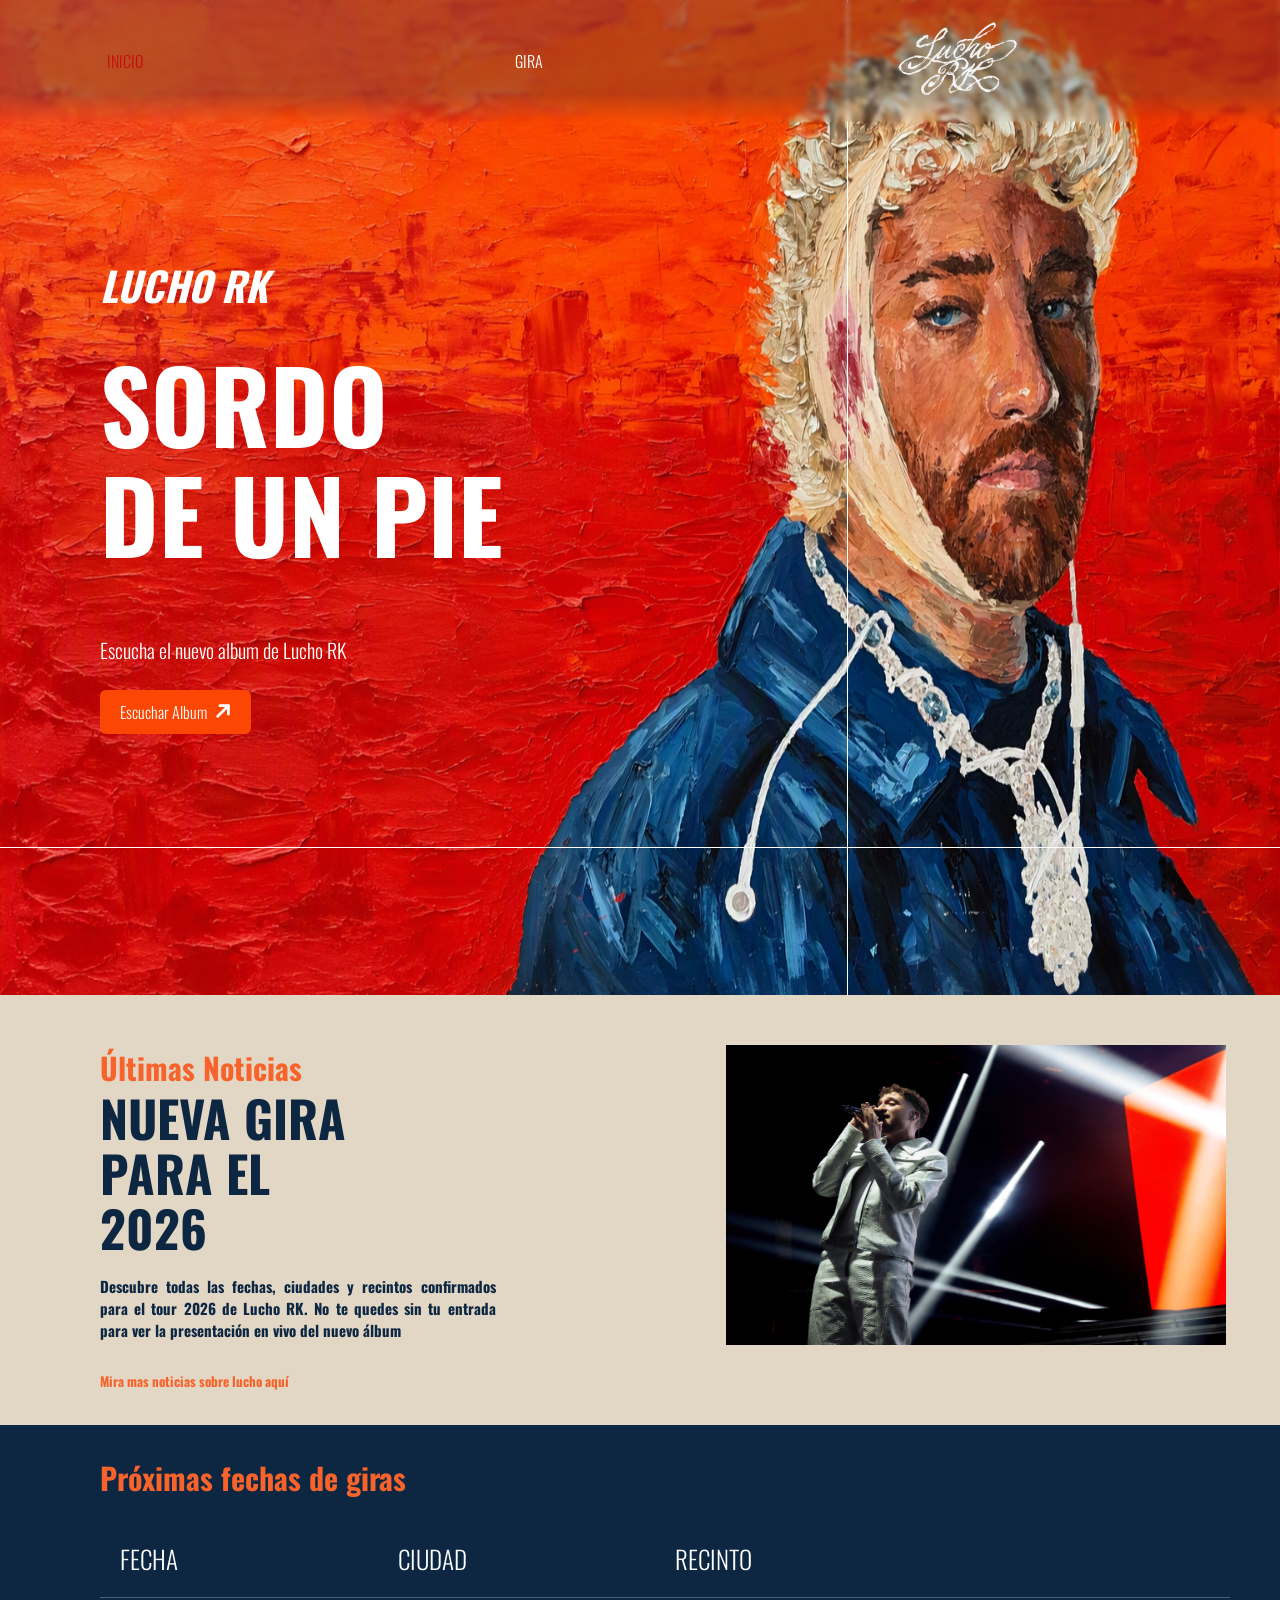
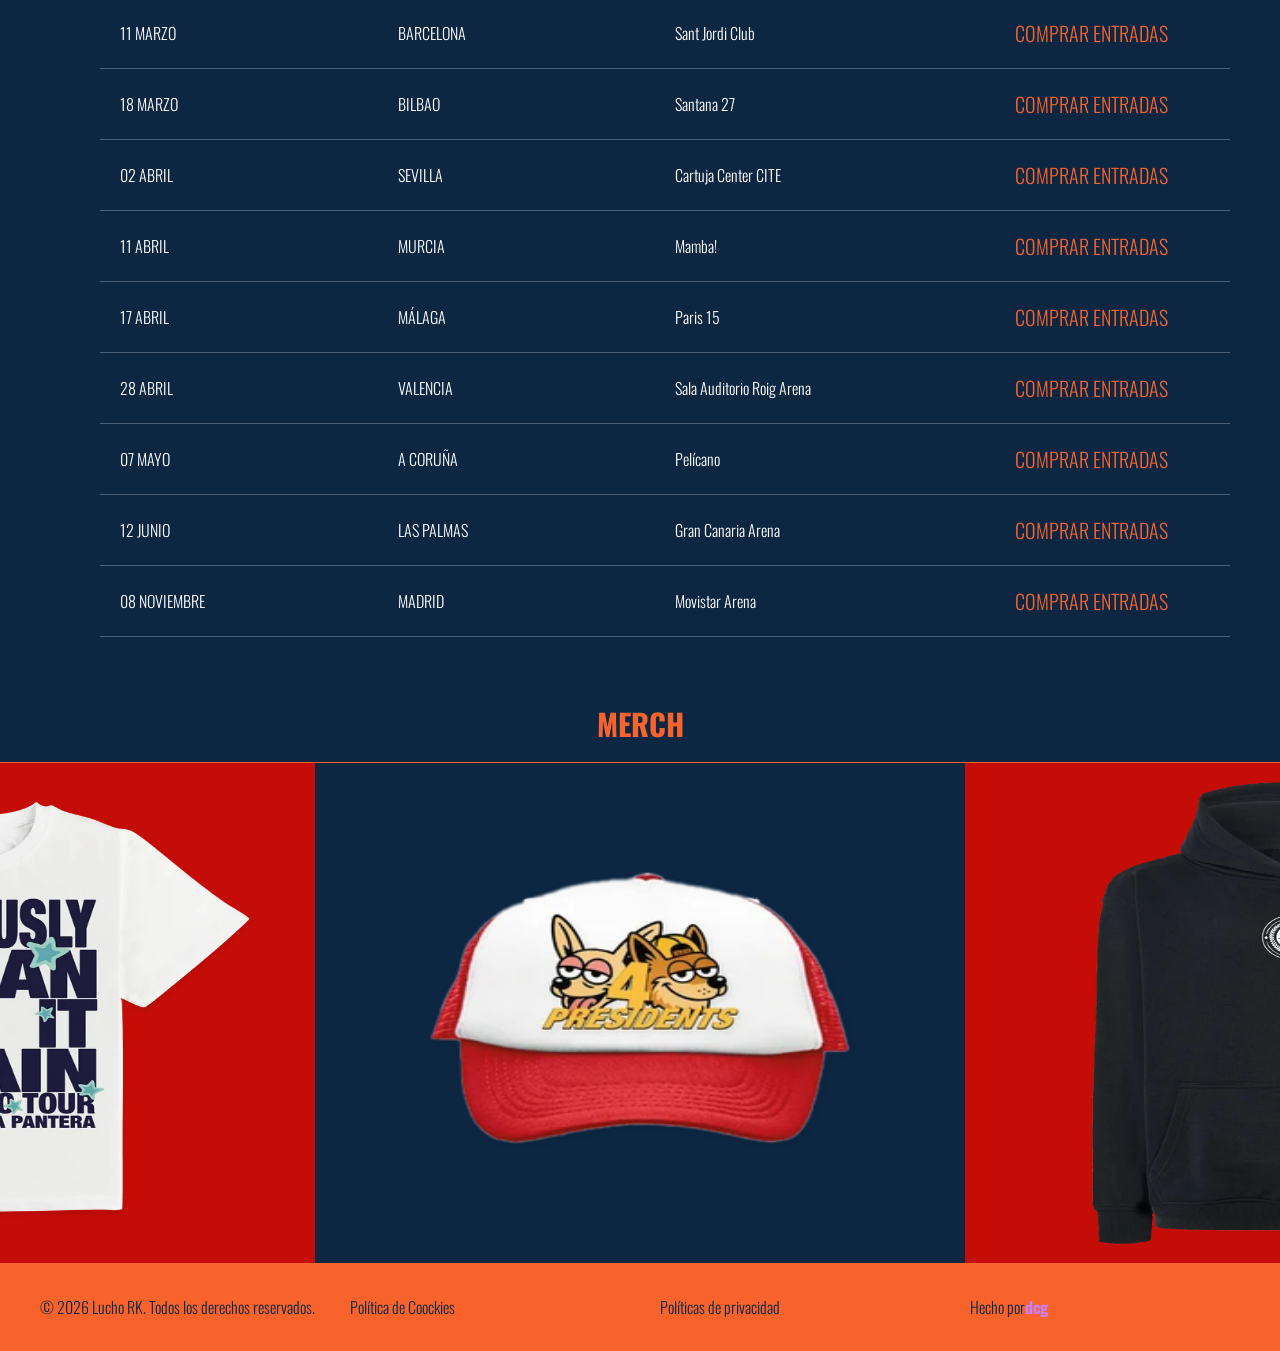
==== index.html @ 59970c76 "Add files via upload" ====
<!DOCTYPE html>
<html lang="es">
<head>
    <meta charset="UTF-8">
    <meta name="viewport" content="width=device-width, initial-scale=1.0">
    <title>Lucho RK</title>
<link rel="preconnect" href="https://fonts.googleapis.com">
<link rel="preconnect" href="https://fonts.gstatic.com" crossorigin>
<link href="https://fonts.googleapis.com/css2?family=Bebas+Neue&family=Oswald:wght@700&display=swap" rel="stylesheet">
    <link rel="stylesheet" href="css/style.css">
    <link rel="stylesheet" href="css/index.css">
    <link rel="stylesheet" href="css/portada.css">
    <link rel="shortcut icon" href="images/Diseno_sin_titulo-30.svg" type="image/x-icon">
</head>
<body>
<header>

    <nav>
    <ul>
        <li><a href="index.html" class="active">INICIO</a></li>
        <li><a href="">GIRA</a></li>
        <li><img src="images/LogoLuchoBlanco.png"></li>
        <li><a href="">DISCOGRAFÍA</a></li>
        <li><a href="log.html" class="login">REGISTRATE</a></li>
    </ul>
    </nav>
</header>
<div >
<img class="background" src="images/Designer2.png" alt="">
</div>



<main>
<div id="portada" class="portada">
    <h2>LUCHO RK</h2>
    <h1>SORDO <br> DE UN PIE</h1>
    <p>Escucha el nuevo album de Lucho RK</p>
    <a href="https://open.spotify.com/intl-es/album/6W88MgHDPkCPL64IIH3jir?si=Vdg5wNYsRpGNvwjrs65iJQ" class="cta-escuchar">Escuchar Album <img src="images/flecha-diagonal.png" alt=""></a>
</div>



<div id="content" class="content3">

    <h4>Últimas Noticias </h4>
    <h3>NUEVA GIRA PARA EL 2026</h3>
    <h6>Descubre todas las fechas, ciudades y recintos confirmados para el tour 2026 de Lucho RK. No te quedes sin tu entrada para ver la presentación en vivo del nuevo álbum
    </h6>
    <h5><a class="lineanimacion" href="http://">Mira mas noticias sobre lucho aquí</a></h5>
    <img src="images/concierto.png" alt="">
</div>


<div id="content" class="content2">
    <h4>Próximas fechas de giras </h4>
    <div class="concert-group"> 
        <!-- Un div column con div rows con las diferentes partes de cada concierto, en cada row entran los dierentes apartados de forma horizontal-->
    <!--TITULOS-->
            <ul class="titulo">
            <li>FECHA</li>
            <li>CIUDAD</li>
            <li>RECINTO</li>
            <li></li>  
            </ul>

    <!--BARCELONA-->
            <ul>
            <li>11 MARZO</li>
            <li>BARCELONA</li>
            <li>Sant Jordi Club</li>
            <li><a href="http://" class="lineanimacion">COMPRAR ENTRADAS</a>  <!--BOTON PARA COMPRAR--> </li>  
            </ul>
    <!--BILBO-->
            <ul>
            <li>18 MARZO</li>
            <li>BILBAO</li>
            <li>Santana 27</li>
            <li><a href="http://" class="lineanimacion">COMPRAR ENTRADAS</a>  <!--BOTON PARA COMPRAR--> </li>  
            </ul>
    <!--SEVILLA-->
            <ul>
            <li>02 ABRIL</li>
            <li>SEVILLA</li>
            <li>Cartuja Center CITE</li>
            <li><a href="http://" class="lineanimacion">COMPRAR ENTRADAS</a>  <!--BOTON PARA COMPRAR--> </li>  
            </ul>
    <!--MURCIA-->
            <ul>
            <li>11 ABRIL</li>
            <li>MURCIA</li>
            <li>Mamba!</li>
            <li><a href="http://" class="lineanimacion">COMPRAR ENTRADAS</a>  <!--BOTON PARA COMPRAR--> </li>  
            </ul>
    <!--MÁLAGA-->
            <ul>
            <li>17 ABRIL</li>
            <li>MÁLAGA</li>
            <li>Paris 15</li>
            <li><a href="http://" class="lineanimacion">COMPRAR ENTRADAS</a>  <!--BOTON PARA COMPRAR--> </li>  
            </ul>
    <!--VALENCIA-->
            <ul>
            <li>28 ABRIL</li>
            <li>VALENCIA</li>
            <li>Sala Auditorio Roig Arena</li>
            <li><a href="http://" class="lineanimacion">COMPRAR ENTRADAS</a>  <!--BOTON PARA COMPRAR--></li>  
            </ul>
    <!--A CORUÑA-->
            <ul>
            <li>07 MAYO</li>
            <li>A CORUÑA</li>
            <li>Pelícano</li>
            <li><a href="http://" class="lineanimacion">COMPRAR ENTRADAS</a>  <!--BOTON PARA COMPRAR--></li>  
            </ul>
    <!--LAS PALMAS-->
            <ul>
            <li>12 JUNIO</li>
            <li>LAS PALMAS</li>
            <li>Gran Canaria Arena</li>
            <li><a href="http://" class="lineanimacion">COMPRAR ENTRADAS</a>  <!--BOTON PARA COMPRAR--></li>  
            </ul>
    <!--MADRID-->
            <ul>
            <li>08 NOVIEMBRE</li>
            <li>MADRID</li>
            <li>Movistar Arena</li>
            <li><a href="http://" class="lineanimacion">COMPRAR ENTRADAS</a>  <!--BOTON PARA COMPRAR--></li>  
            </ul>
    </div>
</div>

<div id="content" class="content4">
    <h4>MERCH</h4>
    <ul>
        <li class="odd"><img src="images/camisetalucho.webp" alt=""></li>
        <li class="even"><img  src="images/gorralucho.webp" alt=""></li>
        <li class="odd"><img src="images/hoodie.webp" alt=""></li>
    </ul>
</div>

<!--
<div id="content" class="content2">
<p>Este texto es uno de prueba para ver como queda la estructura del div.</p>
</div>
-->
</main>

<footer>
<ul>
    <li>
        <p>&copy; 2026 Lucho RK. Todos los derechos reservados.</p>
    </li>
    <li>
        <a href="">Política de Coockies</a>
    </li>
    <li>
        <a href="">Políticas de privacidad</a>
    </li>
    <li>
        <a href=""> Hecho por <strong>dcg</strong></a>
    </li>
</ul>
</footer>


</body>
</html>
---- css/style.css ----
:root {
    --primary-color: #C50D08;
    --secundary-color: #0d2743;
    --terciary-color: #E2D7C4;
    --accent-color: #F7632B;
    --text-color: #FFFFFF;
    --text-color2: #0d2743;
    --decegue-color: #c581ff;
}

html {
    scroll-behavior: smooth;
}

body {
    margin: 0;
    font-family: "Oswald", sans-serif, "Basic";
    font-optical-sizing: auto;
    font-weight: 300;
    font-style: normal;
    flex-wrap: wrap;
}

/*------------------MENU-------------------------*/
header {
    background: #ffffff;
    background: linear-gradient(180deg, #0d274342 77%, #ffffff00 100%); /*var(--accent-color)*/
    position: sticky;
    top: 0;
    z-index: 1000;
    display: flex;
    align-items: center;
    backdrop-filter: blur(2px);
}

header img {
    max-width: 140px;
    max-height: 80px;
}

nav ul {
    display: flex;
    flex-direction: row;
    padding-left: 0;
    align-items: center;
    padding: 10px;
    height: 70px;
    width: 160%;
}

nav ul li {
    display: flex; /* La verdad que simplemente funciona asique a la minima quito esto*/
    list-style: none;
    flex: 1;
    text-align: center;
    margin-left: 80px;
    margin-right: 80px;
    align-items: center;
    padding: 10px 0 10px 0;
}

nav ul li > a.active {
    color: var(--primary-color);
}

nav ul li a {
    text-decoration: none;
    color: var(--text-color);
    width: 70px;
}

.login {
    background: var(--accent-color);
    border-radius: 8px;
    padding: 10px 20px 10px 20px;
}


nav ul li a:hover {
    background: #ffffff26;
    border-radius: 8px;
    padding: 10px 20px 10px 20px;
}

/*------------------FOOTER-------------------------*/

footer {
    background: var(--accent-color);
    position: sticky;
    z-index: 1000;
    display: flex;
    align-items: center;
    backdrop-filter: blur(2px);
}

footer ul {
    list-style: none;
    text-decoration: none;
    display: flex;
    flex-direction: row;
    flex: 1;
    align-items: center;
    
}

footer li {
    flex: 1px;
    color: var(--secundary-color);

}

footer a {
    text-decoration: none;
    display: flex;
    flex-direction: row;
    flex: 1;
    width: auto;
    list-style: none;
    color: var(--secundary-color);


}

footer li a strong {
    color: var(--decegue-color)
}



/*-----Slider animation-----*/
.lineanimacion{

    margin: 0 auto;
    padding: 0;
    position: relative;
    list-style: none;
    overflow: hidden;
}

.lineanimacion:after {
content: '';
height: 1px;
width: 0%;
position: absolute;
bottom: 0;
left: 0;
background: var(--accent-color);
transition: width 0.25s linear;
}

.lineanimacion:hover::after{
    width: 100%;
}
---- css/index.css ----
h3 {
    font-size: 50px;
    margin: 0px 0 10px 0 ;
    max-width: 20%;
    line-height: 1.1;
    max-width: 25%;

}

h4 {/*-----SUBTITULOS------- */
    font-size: 30px;
    color: var(--accent-color);
    margin: 0;
    max-width: 50%;

}

/*---CTA---*/ 
h5{
    font-size: px;
    color: var(--accent-color);
    margin: 0;
    max-width: 50%;
    margin-top: 20px;    
}

h6 {
    text-align: justify;
    font-size: 15px;
    margin: 10px 0 10px 0 ;
    max-width: 35%;
}

#content {
    display: flex;
    flex-direction: column;
    padding: 10px 50px 30px 100px;
}

/*-------------------CONTENT 1------------*/
.content1 {
    background-color: var(--primary-color);
}

.content1 p {
    color: var(--text-color);
}







/*-------------------CONTENT 2------------*/
.content2 {
    background-color: var(--secundary-color);
    margin-top: -15.8px;
}

.content2 p {
    color: var(--text-color);
}

.content2 h4 {
    margin: 20px 0 20px 0   ;
}


/*-------------------CONTENT 3------------*/

div#content.content3{
    padding-bottom: 0;
    height: 100%;
    padding-bottom: 50px;
    padding-top: 50px;

}

.content3 {
    background-color: var(--terciary-color);
    margin-top: -15.7px;
    padding-bottom: 50px;
    margin-bottom: 0;
    max-height: 400px;
    flex-wrap: wrap;
    display: flex;
    flex-direction: column;
}

.content3 a {
    text-decoration: none;
    color: var(--accent-color);
    border-bottom: 1px solid transparent;
}

.content3 a:hover {
    color: #ff7949;
}

.content3 p {
    color: var(--secundary-color);
}

.content3 h3 {
    color: var(--secundary-color);
}

.content3 h6 {
    color: var(--secundary-color);
}

.content3 img {
    position: relative;
    width: 500px;
    height: 300px;
    padding-left: 20%;
    padding-top: 0;
    margin-bottom: 0;
}

/*-------------------CONTENT 4------------*/

div#content.content4{
    height: 100%;
    padding: 50px 0 50px 0;
    padding-top: 50px;
    flex-wrap: nowrap;
}

.content4 {
    background-color: var(--secundary-color);
    margin-top: -15.7px;
    padding-bottom: 50px;
    margin-bottom: 0;
    max-height: 400px;
    flex-wrap: wrap;
    display: flex;
    align-items: center;
    margin-bottom: 112px;
}



.content4 ul {
    display: flex;
    flex-direction: row;
    text-decoration: none;
    list-style: none;
    padding: 0;
    flex-wrap: nowrap;
    border-top: 1.5px solid var(--accent-color);
}

.content4 ul li {
    flex: 1;
}

.content4 ul li img {
    padding: 0;
    display: flex;
    align-items: center;
    width: 650px;
    height: 500px;    
}

.content4 ul li.odd {
    background-color: var(--primary-color);
    transition: 0.3s;
}

.content4 ul li.even {
    background-color: var(--secundary-color);
    transition: 0.3s;

}

.content4 ul li:hover {
    background-color: var(--accent-color);
}





/*----------CONCIERTOS----------*/
.concert h3 {
    font-size: 20px;
}

.concert-group ul {
    display: flex;
    flex-direction: row;
    padding-left: 20px;
    align-items: center;
    border-bottom: solid 1px #ffffff42;
    margin-top: 0;
    margin-bottom: 0;
}

.concert-group ul.titulo {
    font-size: 25px;
}

.concert-group ul li {
    display: flex; /* La verdad que simplemente funciona asique a la minima quito esto*/
    list-style: none;
    flex: 1;
    text-align: center;
    align-items: center;
    padding: 20px 0 20px 0;
    color: var(--text-color);
}

.concert-group ul li a {
    font-size: 20px;
    color: var(--accent-color);
    text-decoration: none;
}

/*----------MERCH----------*/


.content4.merch {
    flex-direction: row;
}
---- css/portada.css ----
main {
position: relative;
}

main div#portada >h1 {
    color: var(--text-color);
}

main div#portada > h2 {
    color: var(--text-color);
}

main div#portada > h3 {
    color: var(--text-color);
}

nav ul li > a.active {
    color: var(--primary-color);
}

/* EN PORTADA QUE LA IMAGEN  DE LUCHO QUE PONGA SE QUEDE FIJA Y SEA TAPADA POR EL RESTO DEL CONTENIDO*/
.background {
    position: fixed;
    top: 0;
    width: 100%;
    height: 1019px;
}

.portada {
    height: 788.2px;
    padding-left: 100px;
    padding-top: 100px;
}

.portada h1 {
    font-size: 100px;
    line-height: 1.1;
    margin-top: 0;
}

.portada h2 {
    font-size: 40px;
    font-style:italic; 
}

.portada p {
    font-size: 20px;
    margin-bottom: 35px;
    color: var(--text-color);
}


/*BOTON CTA ESCUCHAR ALBUM*/
.cta-escuchar {
    background-color: #fc4603;
  
    border-radius: 6px;
    padding: 10px 20px 10px 20px;
    text-decoration: none;
    color: var(--text-color);
}
.cta-escuchar:hover {
padding: 13px 25px 13px 25px;
border-radius: 12px;
transition: .2s;
}

main div a img {
    margin-left: 5px;
}
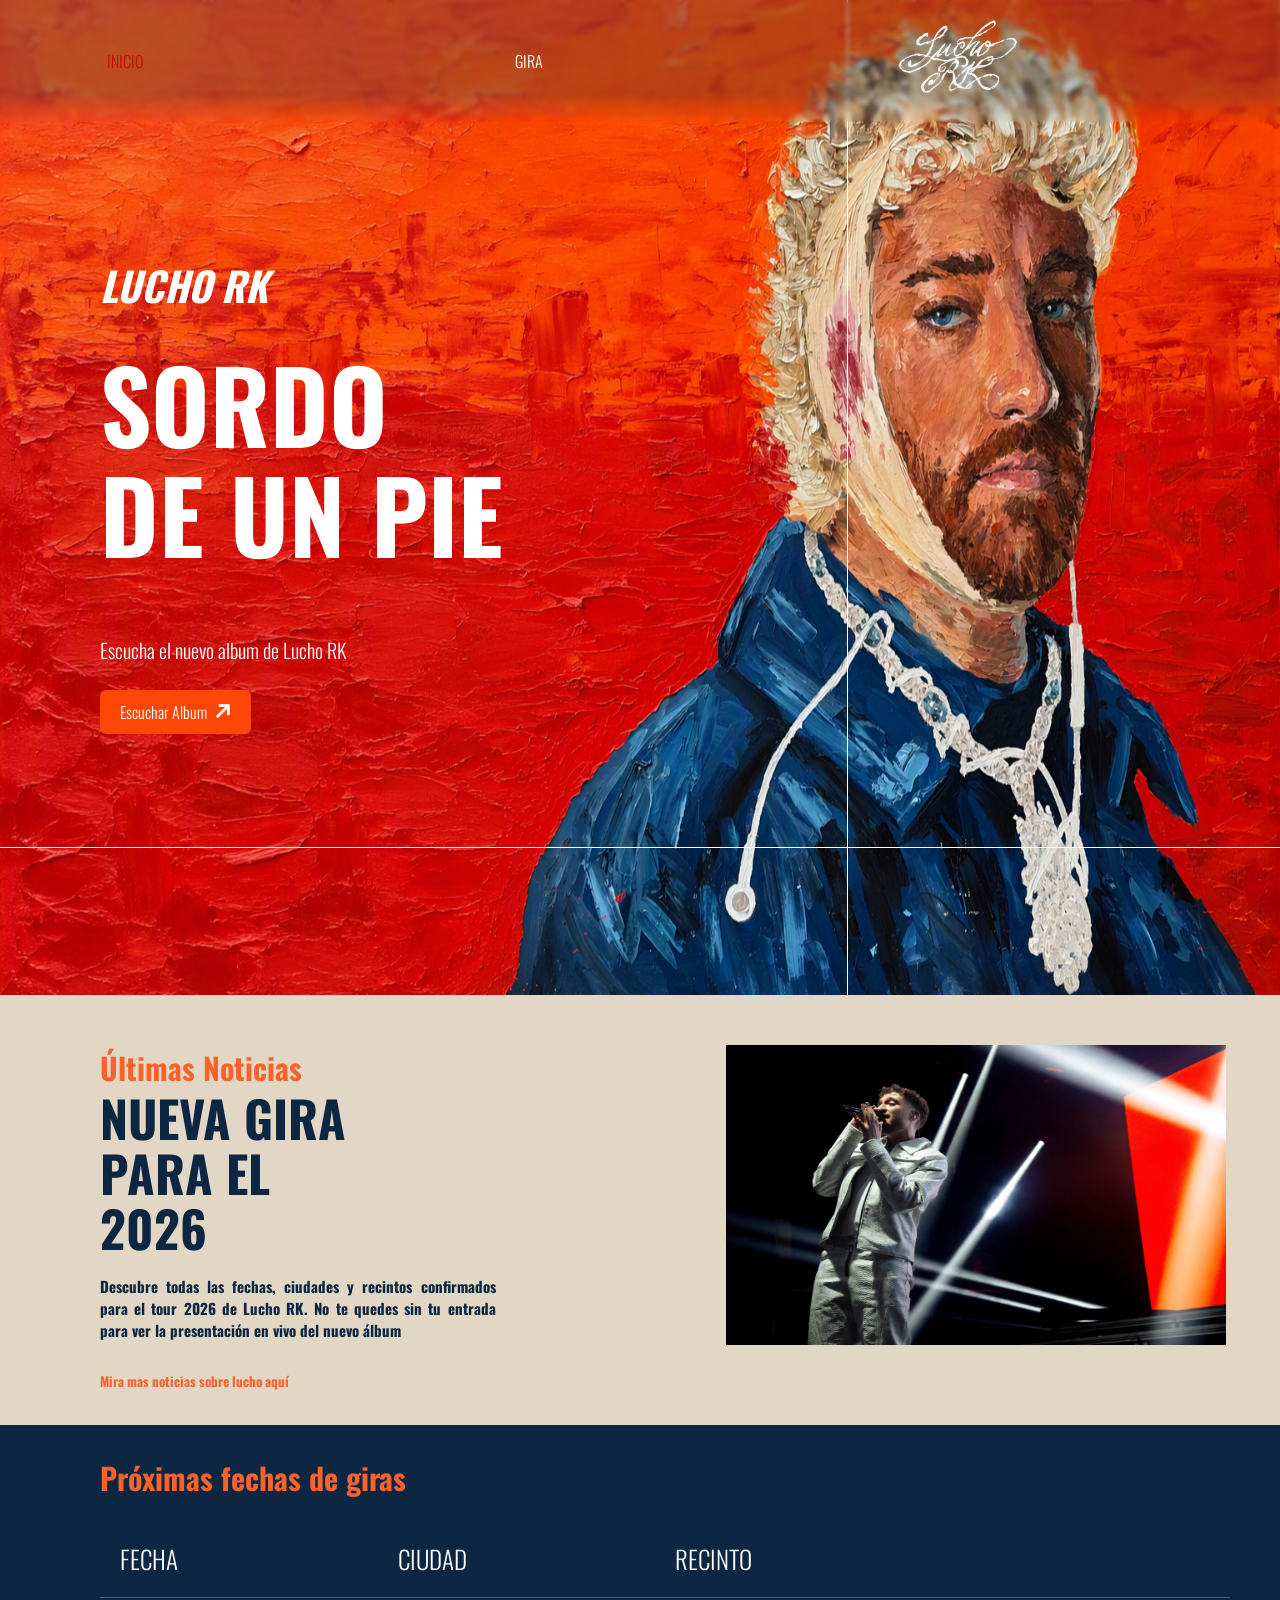
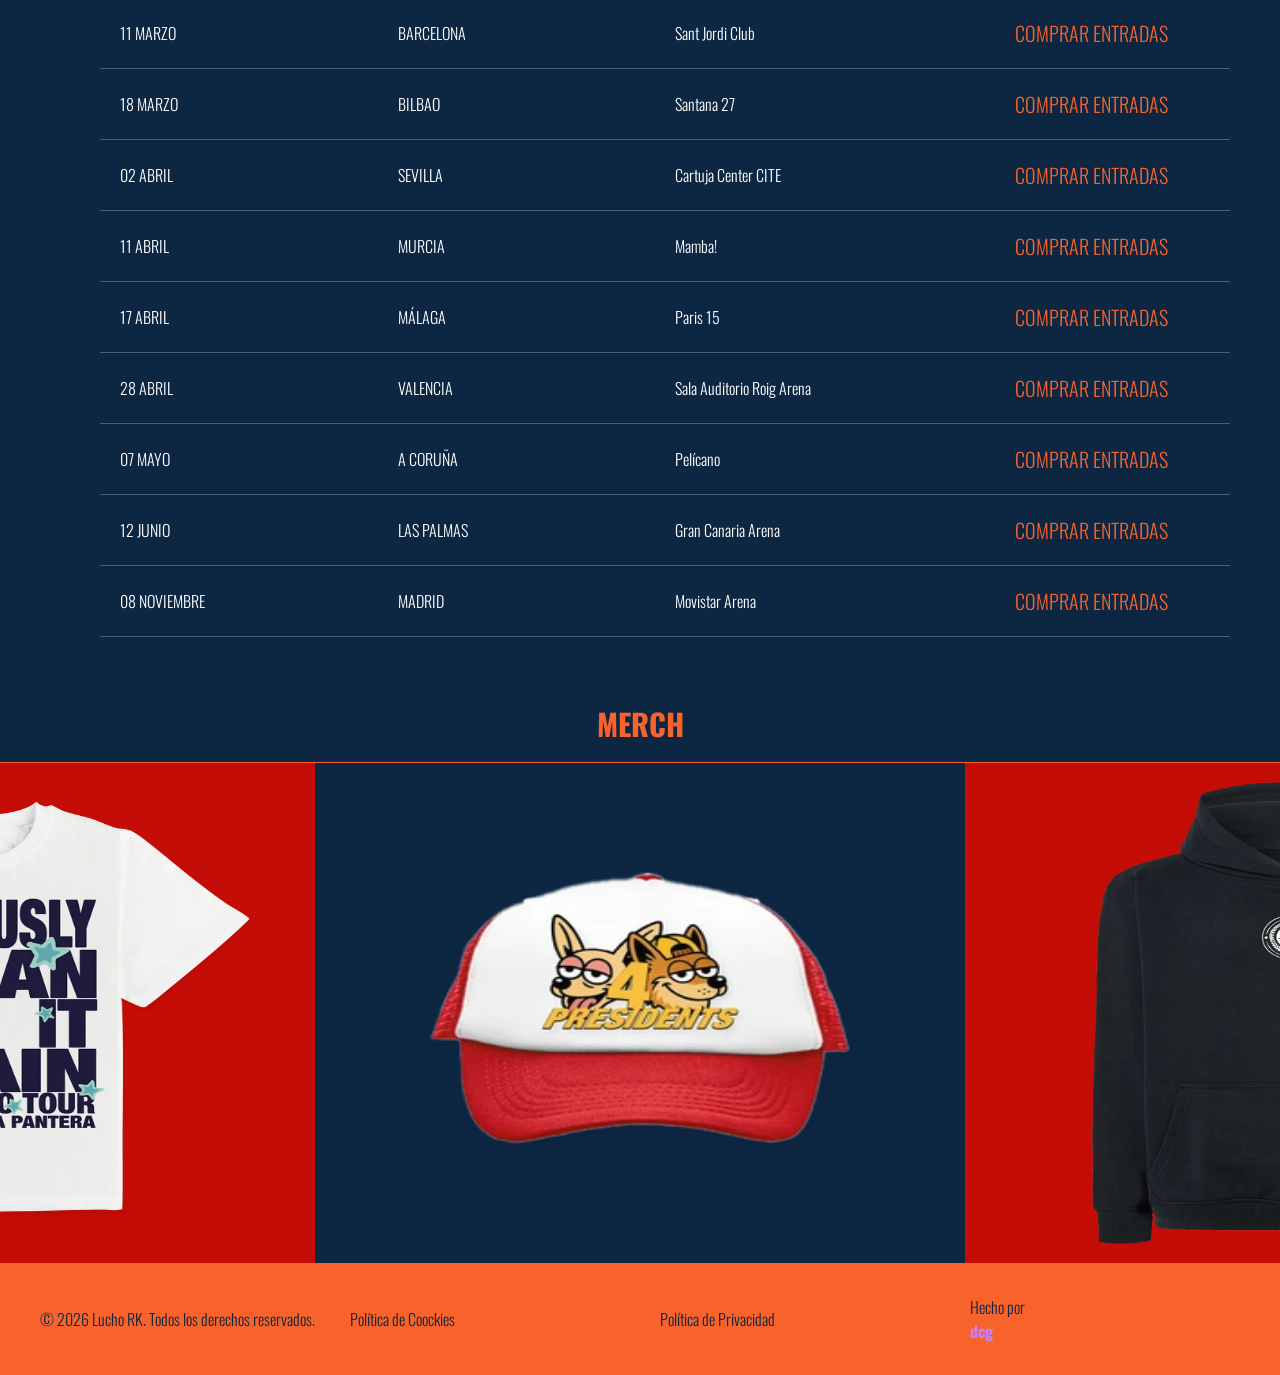
==== commit 734b6f95: "Update index.html" ====
--- a/index.html
+++ b/index.html
@@ -19,9 +19,9 @@
     <ul>
         <li><a href="index.html" class="active">INICIO</a></li>
         <li><a href="">GIRA</a></li>
-        <li><img src="images/LogoLuchoBlanco.png"></li>
+        <li><div id="logo"><a href=""><img src="images/LogoLuchoBlanco.png"></a></div></li>
         <li><a href="">DISCOGRAFÍA</a></li>
-        <li><a href="log.html" class="login">REGISTRATE</a></li>
+        <li><a href="login.html" class="login" >REGISTRATE</a></li>
     </ul>
     </nav>
 </header>
@@ -155,14 +155,14 @@
         <a href="">Política de Coockies</a>
     </li>
     <li>
-        <a href="">Políticas de privacidad</a>
+        <a href="">Política de Privacidad</a>
     </li>
-    <li>
-        <a href=""> Hecho por <strong>dcg</strong></a>
+    <li style="justify-content: center;">
+        <p>Hecho por <a href="https://github.com/decegue" class="github"><strong>dcg</strong></a></p>
     </li>
 </ul>
 </footer>
 
 
 </body>
-</html>+</html>
